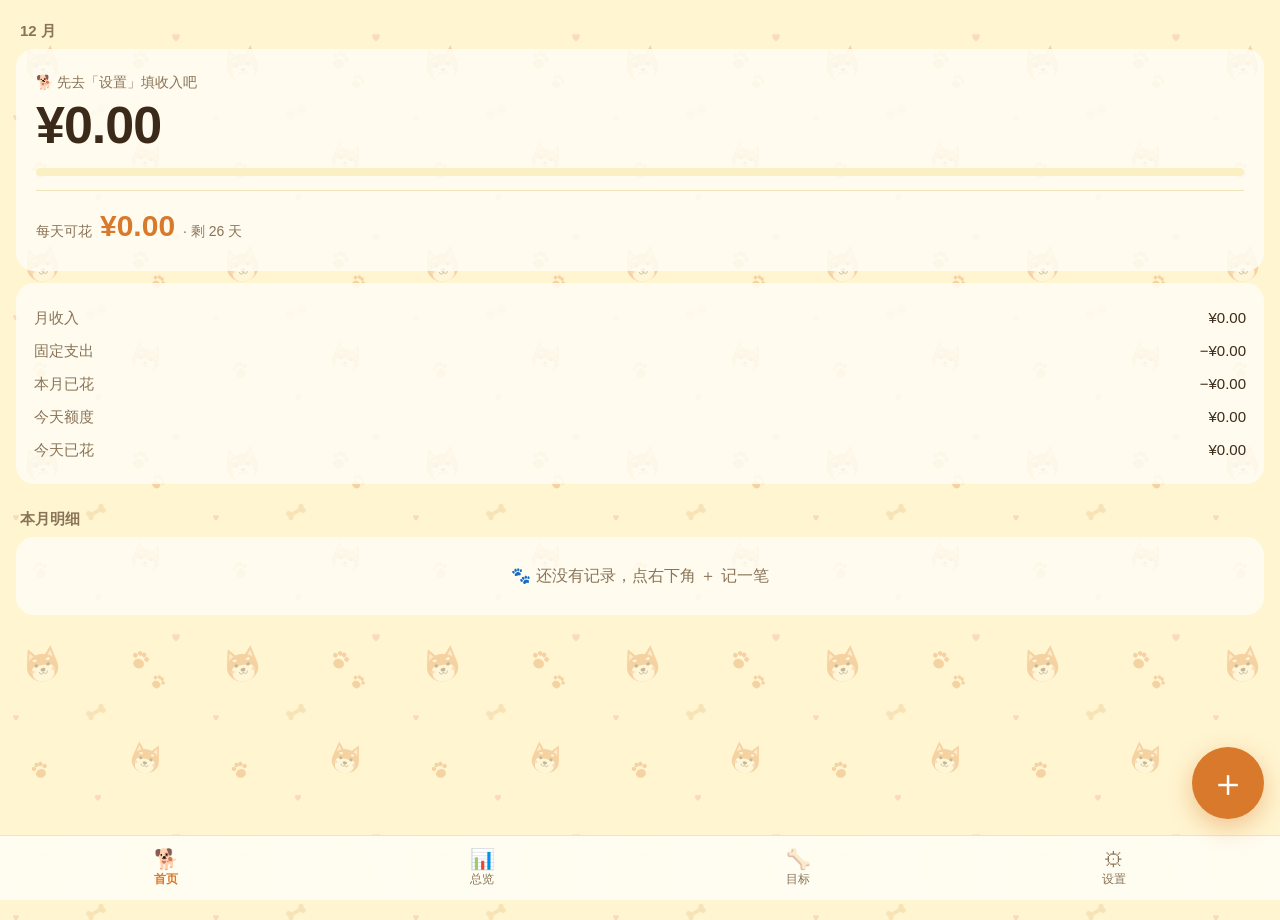
==== cny/index.html @ b8dccb2e "新增人民币版本（/cny/），货币可配置，两个版本数据分开存 Co-Authored-By: Claude Opus 5.5 <noreply@anthropic.com>" ====
<!doctype html>
<html lang="zh-CN">
<head>
<meta charset="utf-8">
<meta name="viewport" content="width=device-width, initial-scale=1, viewport-fit=cover, user-scalable=no">
<title>柴柴账本</title>
<meta name="theme-color" content="#fff5d1">
<meta name="apple-mobile-web-app-capable" content="yes">
<meta name="mobile-web-app-capable" content="yes">
<meta name="apple-mobile-web-app-status-bar-style" content="default">
<meta name="apple-mobile-web-app-title" content="柴柴账本">
<link rel="manifest" href="manifest.webmanifest">
<link rel="apple-touch-icon" href="../icons/icon-180.png">
<link rel="icon" href="../icons/icon-192.png">
<link rel="stylesheet" href="../style.css">
</head>
<body>
<main id="view"></main>

<nav class="tabbar">
  <button data-tab="home" class="active"><span class="ico">🐕</span>首页</button>
  <button data-tab="overview"><span class="ico">📊</span>总览</button>
  <button data-tab="goals"><span class="ico">🦴</span>目标</button>
  <button data-tab="settings"><span class="ico">⚙</span>设置</button>
</nav>
<button id="fab" aria-label="记一笔">＋</button>

<!-- 记一笔 -->
<div class="sheet-bg" id="addSheet" hidden>
  <div class="sheet">
    <div class="sheet-head">
      <button class="link" data-close>取消</button>
      <strong>记一笔</strong>
      <input type="date" id="addDate" class="date-input">
    </div>
    <div class="amount-display" id="addAmount">¥0</div>
    <div class="add-warn" id="addWarn" hidden></div>
    <input id="addNote" class="note" placeholder="备注（可选）" maxlength="40">
    <div class="cats" id="catGrid"></div>
    <div class="keypad" id="keypad"></div>
  </div>
</div>

<!-- 通用输入弹窗 -->
<div class="sheet-bg" id="formSheet" hidden>
  <div class="sheet">
    <div class="sheet-head">
      <button class="link" data-close>取消</button>
      <strong id="formTitle"></strong>
      <button class="link strong" id="formSave">保存</button>
    </div>
    <form id="formBody" class="form"></form>
  </div>
</div>

<div id="toast" hidden></div>
<script>window.CURRENCY = 'CNY'; window.SW_PATH = '../sw.js';</script>
<script src="../app.js"></script>
</body>
</html>
---- style.css ----
:root {
  --bg: #fff5d1;
  --card: #fffdf4;
  --text: #3b2a1a;
  --muted: #8a7458;
  --line: #f1e4bb;
  --brand: #d9792b;
  --brand-soft: #fde6c8;
  --danger: #c0392b;
  --danger-soft: #fbe0da;
  --key: #fbefc4;
  --radius: 18px;
}
@media (prefers-color-scheme: dark) {
  :root {
    --bg: #1d1710;
    --card: #2a2118;
    --text: #f7ead0;
    --muted: #b39d7c;
    --line: #3a2e21;
    --brand: #f0a04b;
    --brand-soft: #4a321a;
    --danger: #f08070;
    --danger-soft: #45231e;
    --key: #352a1e;
  }
}
* { box-sizing: border-box; -webkit-tap-highlight-color: transparent; }
html, body { margin: 0; background: var(--bg); color: var(--text); }
body {
  font: 16px/1.4 -apple-system, BlinkMacSystemFont, "PingFang SC", "Helvetica Neue", sans-serif;
  padding: env(safe-area-inset-top) 16px calc(170px + env(safe-area-inset-bottom));
  min-height: 100vh;
  -webkit-user-select: none; user-select: none;
}
input, button, select { font: inherit; color: inherit; }
button { cursor: pointer; border: 0; background: none; }
.num { font-variant-numeric: tabular-nums; }

h1 { font-size: 15px; font-weight: 600; color: var(--muted); margin: 20px 4px 8px; }
h2 { font-size: 15px; font-weight: 600; color: var(--muted); margin: 24px 4px 8px; }

.card { background: var(--card); border-radius: var(--radius); padding: 18px; margin-bottom: 12px; }

/* 首页大数字 */
.hero { padding: 24px 20px; }
.hero .label { color: var(--muted); font-size: 14px; }
.hero .big { font-size: 52px; font-weight: 700; letter-spacing: -1px; line-height: 1.1; margin: 4px 0 2px; }
.hero .big.neg { color: var(--danger); }
.hero .daily { display: flex; align-items: baseline; gap: 8px; margin-top: 14px; padding-top: 14px; border-top: 1px solid var(--line); }
.hero .daily b { font-size: 30px; font-weight: 700; color: var(--brand); }
.hero .daily b.neg { color: var(--danger); }
.bar { height: 8px; background: var(--key); border-radius: 99px; overflow: hidden; margin-top: 14px; }
.bar > i { display: block; height: 100%; background: var(--brand); border-radius: 99px; transition: width .3s; }
.bar.over > i { background: var(--danger); }

.rows .row { display: flex; justify-content: space-between; padding: 6px 0; color: var(--muted); font-size: 15px; }
.rows .row span:last-child { color: var(--text); }

.list { background: var(--card); border-radius: var(--radius); overflow: hidden; }
.item { display: flex; align-items: center; gap: 12px; padding: 14px 16px; border-bottom: 1px solid var(--line); }
.item:last-child { border-bottom: 0; }
.item .emoji { font-size: 22px; width: 40px; height: 40px; display: grid; place-items: center; background: var(--key); border-radius: 12px; flex: none; }
.item .mid { flex: 1; min-width: 0; }
.item .mid div:first-child { font-weight: 600; }
.item .mid div:last-child { color: var(--muted); font-size: 13px; white-space: nowrap; overflow: hidden; text-overflow: ellipsis; }
.item .amt { font-weight: 600; }
.item .del { color: var(--muted); font-size: 20px; width: 36px; height: 36px; }
.empty { color: var(--muted); text-align: center; padding: 28px 16px; }

/* 目标 */
.goal .top { display: flex; justify-content: space-between; align-items: baseline; }
.goal .name { font-size: 18px; font-weight: 700; }
.goal .pct { color: var(--brand); font-weight: 700; }
.goal .sub { color: var(--muted); font-size: 14px; margin-top: 6px; }
.goal .bar { height: 12px; }
.goal .actions { display: flex; gap: 8px; margin-top: 14px; }

.btn { display: block; width: 100%; min-height: 54px; border-radius: 14px; font-size: 17px; font-weight: 600; background: var(--brand); color: #fff; }
.btn.soft { background: var(--brand-soft); color: var(--brand); }
.btn.ghost { background: var(--key); color: var(--text); }
.btn.danger { background: var(--danger-soft); color: var(--danger); }
.btn + .btn { margin-top: 10px; }
.actions .btn { margin: 0; min-height: 48px; font-size: 16px; }
@media (prefers-color-scheme: dark) { .btn:not(.soft):not(.ghost):not(.danger) { color: #2a1806; } }

/* 设置 */
.set-row { display: flex; justify-content: space-between; align-items: center; min-height: 56px; padding: 0 16px; border-bottom: 1px solid var(--line); width: 100%; text-align: left; }
.set-row:last-child { border-bottom: 0; }
.set-row span:last-child { color: var(--muted); }
.set-row .chev::after { content: " ›"; }
.hint { color: var(--muted); font-size: 13px; margin: 8px 4px 0; }

/* Tab 栏 + 悬浮按钮（在 Tab 栏上方右下角，右手拇指可及） */
.tabbar {
  position: fixed; left: 0; right: 0; bottom: 0; z-index: 10;
  display: flex; padding: 6px 8px calc(6px + env(safe-area-inset-bottom));
  background: color-mix(in srgb, var(--card) 92%, transparent);
  backdrop-filter: blur(16px); -webkit-backdrop-filter: blur(16px);
  border-top: 1px solid var(--line);
}
.tabbar button { flex: 1; display: flex; flex-direction: column; align-items: center; gap: 2px; font-size: 12px; color: var(--muted); min-height: 52px; justify-content: center; }
.tabbar .ico { font-size: 20px; line-height: 1; }
.tabbar button.active { color: var(--brand); font-weight: 600; }
#fab {
  position: fixed; z-index: 11; right: 16px; bottom: calc(81px + env(safe-area-inset-bottom));
  width: 72px; height: 72px; border-radius: 50%;
  background: var(--brand); color: #fff; font-size: 38px; line-height: 1;
  box-shadow: 0 8px 24px rgba(217, 121, 43, .4);
}
@media (prefers-color-scheme: dark) { #fab { color: #2a1806; } }
#fab:active, .btn:active, .key:active, .cat:active { transform: scale(.96); }

/* 底部弹出面板 */
.sheet-bg { position: fixed; inset: 0; z-index: 20; background: rgba(0,0,0,.35); display: flex; align-items: flex-end; }
.sheet-bg[hidden] { display: none; }
.sheet {
  width: 100%; max-height: 94vh; overflow-y: auto;
  background: var(--bg); border-radius: 22px 22px 0 0;
  padding: 12px 16px calc(16px + env(safe-area-inset-bottom));
  animation: up .22s ease-out;
}
@keyframes up { from { transform: translateY(40%); opacity: .5; } }
.sheet-head { display: grid; grid-template-columns: 1fr auto 1fr; align-items: center; min-height: 44px; }
.sheet-head > :first-child { justify-self: start; }
.sheet-head > :last-child { justify-self: end; }
.link { color: var(--brand); font-size: 17px; padding: 8px 4px; }
.link.strong { font-weight: 700; }
.date-input { border: 0; background: var(--key); border-radius: 10px; padding: 6px 8px; font-size: 14px; max-width: 140px; }

.amount-display { font-size: 48px; font-weight: 700; text-align: center; padding: 10px 0 6px; letter-spacing: -1px; }
.note { width: 100%; border: 0; background: var(--card); border-radius: 12px; padding: 12px 14px; font-size: 16px; -webkit-user-select: text; user-select: text; }
.cats { display: grid; grid-template-columns: repeat(4, 1fr); gap: 8px; margin: 12px 0; }
.cat { background: var(--card); border-radius: 14px; min-height: 62px; display: flex; flex-direction: column; align-items: center; justify-content: center; font-size: 13px; gap: 2px; border: 2px solid transparent; }
.cat span { font-size: 22px; }
.cat.sel { border-color: var(--brand); background: var(--brand-soft); color: var(--brand); font-weight: 600; }
.keypad { display: grid; grid-template-columns: repeat(3, 1fr) 1.2fr; gap: 8px; }
.key { min-height: 58px; border-radius: 14px; background: var(--card); font-size: 24px; font-weight: 500; }
.key.ok { grid-column: 4; grid-row: 1 / span 4; background: var(--brand); color: #fff; font-size: 20px; font-weight: 700; }
@media (prefers-color-scheme: dark) { .key.ok { color: #2a1806; } }
.key.ok:disabled { opacity: .4; }

.form label { display: block; margin: 14px 0 0; }
.form label > span { display: block; color: var(--muted); font-size: 14px; margin: 0 4px 6px; }
.form input, .form select { width: 100%; min-height: 52px; border: 0; background: var(--card); border-radius: 12px; padding: 0 14px; font-size: 18px; -webkit-user-select: text; user-select: text; -webkit-appearance: none; appearance: none; }
.seg { display: flex; background: var(--key); border-radius: 12px; padding: 3px; }
.seg button { flex: 1; min-height: 44px; border-radius: 10px; font-size: 16px; color: var(--muted); }
.seg button.on { background: var(--card); color: var(--text); font-weight: 600; box-shadow: 0 1px 3px rgba(0,0,0,.08); }
.form .calc { color: var(--brand); font-size: 14px; margin: 6px 4px 0; min-height: 1em; }
.fixed-line { display: flex; gap: 8px; align-items: center; margin-top: 8px; }
.fixed-line input { min-height: 48px; font-size: 16px; }
.fixed-line .n { flex: 1.3; }
.fixed-line .a { flex: 1; }
.fixed-line select { width: 76px; min-height: 48px; font-size: 15px; padding: 0 8px; }
.fixed-line .x { width: 36px; color: var(--muted); font-size: 20px; flex: none; }

#toast { position: fixed; left: 50%; top: calc(16px + env(safe-area-inset-top)); transform: translateX(-50%); z-index: 30; background: var(--text); color: var(--bg); padding: 10px 18px; border-radius: 99px; font-size: 15px; }

/* 超支提示 */
.warn { color: var(--danger); font-weight: 600; font-size: 15px; }
.warn.card { background: var(--danger-soft); padding: 14px 16px; }
.warn.card.soft { background: var(--brand-soft); color: var(--text); font-weight: 500; }
.rows .warn { padding-bottom: 8px; margin-bottom: 4px; border-bottom: 1px solid var(--line); }
.add-warn { text-align: center; font-size: 14px; border-radius: 12px; padding: 8px 12px; margin: 0 0 10px; }
.add-warn[hidden] { display: none; }
.add-warn.over { background: var(--danger-soft); color: var(--danger); font-weight: 600; }
.add-warn.tight { background: var(--brand-soft); color: var(--text); }
.neg { color: var(--danger) !important; }

/* 总览 */
.ov-seg { margin-bottom: 12px; }
.pager { display: flex; align-items: center; justify-content: space-between; margin-bottom: 12px; }
.pager strong { font-size: 18px; }
.pager button { width: 52px; height: 48px; border-radius: 14px; background: var(--card); font-size: 26px; color: var(--brand); }
.pager button:disabled { opacity: .3; }
.rows .row.total { border-top: 1px solid var(--line); margin-top: 6px; padding-top: 12px; font-weight: 700; color: var(--text); font-size: 17px; }
.rows .muted-note { font-size: 13px; padding-top: 0; }
.cat-row small { color: var(--muted); font-weight: 400; margin-left: 4px; }
.bar.thin { height: 6px; margin-top: 6px; }

.chart { position: relative; display: flex; align-items: flex-end; gap: 4px; height: 160px; padding-bottom: 20px; }
.chart .col { flex: 1; height: 100%; display: flex; flex-direction: column; justify-content: flex-end; align-items: stretch; position: relative; padding: 0; }
.chart .col i { display: block; background: var(--brand); border-radius: 4px 4px 0 0; min-height: 2px; }
.chart .col.over i { background: var(--danger); }
.chart .col.off i { background: var(--line); }
.chart .col span { position: absolute; bottom: -20px; left: 0; right: 0; text-align: center; font-size: 11px; color: var(--muted); }
.chart .budget-line { position: absolute; left: 0; right: 0; bottom: calc(20px + (100% - 20px) * var(--b)); border-top: 2px dashed var(--muted); opacity: .7; pointer-events: none; z-index: 1; }
.legend { display: flex; gap: 16px; flex-wrap: wrap; font-size: 12px; color: var(--muted); margin-top: 10px; }
.legend .sw { display: inline-block; width: 10px; height: 10px; border-radius: 2px; background: var(--brand); margin-right: 4px; vertical-align: -1px; }
.legend .sw.dash { background: none; border-top: 2px dashed var(--muted); height: 0; width: 14px; border-radius: 0; vertical-align: 3px; }

/* 背景：小柴犬、爪印、骨头、爱心平铺图案（淡淡的，不影响阅读） */
:root { --pattern: url("data:image/svg+xml,%3Csvg xmlns=%22http://www.w3.org/2000/svg%22 width=%22200%22 height=%22200%22%3E%3Cg opacity=%220.3%22%3E%3Cg transform=%22translate(42 44) rotate(-10) scale(46) translate(-.5 -.5)%22%3E %3Cpath d=%22M.17 .5L.25 .13L.45 .36ZM.83 .5L.75 .13L.55 .36Z%22 fill=%22%23de8034%22/%3E %3Cpath d=%22M.23 .43L.27 .22L.39 .37ZM.77 .43L.73 .22L.61 .37Z%22 fill=%22%23ffd6b4%22/%3E %3Cellipse cx=%22.5%22 cy=%22.58%22 rx=%22.34%22 ry=%22.3%22 fill=%22%23de8034%22/%3E %3Cellipse cx=%22.5%22 cy=%22.7%22 rx=%22.24%22 ry=%22.18%22 fill=%22%23fff6e4%22/%3E %3Cellipse cx=%22.36%22 cy=%22.62%22 rx=%22.1%22 ry=%22.09%22 fill=%22%23fff6e4%22/%3E%3Cellipse cx=%22.64%22 cy=%22.62%22 rx=%22.1%22 ry=%22.09%22 fill=%22%23fff6e4%22/%3E %3Cellipse cx=%22.355%22 cy=%22.405%22 rx=%22.045%22 ry=%22.025%22 fill=%22%23fff6e4%22/%3E%3Cellipse cx=%22.645%22 cy=%22.405%22 rx=%22.045%22 ry=%22.025%22 fill=%22%23fff6e4%22/%3E %3Ccircle cx=%22.37%22 cy=%22.52%22 r=%22.038%22 fill=%22%233b2a1a%22/%3E%3Ccircle cx=%22.63%22 cy=%22.52%22 r=%22.038%22 fill=%22%233b2a1a%22/%3E %3Cellipse cx=%22.5%22 cy=%22.625%22 rx=%22.055%22 ry=%22.038%22 fill=%22%233b2a1a%22/%3E %3Cellipse cx=%22.27%22 cy=%22.64%22 rx=%22.045%22 ry=%22.028%22 fill=%22%23f0968c%22/%3E%3Cellipse cx=%22.73%22 cy=%22.64%22 rx=%22.045%22 ry=%22.028%22 fill=%22%23f0968c%22/%3E %3Cpath d=%22M.41 .67A.045 .045 0 0 0 .5 .67A.045 .045 0 0 0 .59 .67%22 fill=%22none%22 stroke=%22%233b2a1a%22 stroke-width=%22.016%22 stroke-linecap=%22round%22/%3E %3C/g%3E%3Cg transform=%22translate(146 138) rotate(12) scale(40) translate(-.5 -.5)%22%3E %3Cpath d=%22M.17 .5L.25 .13L.45 .36ZM.83 .5L.75 .13L.55 .36Z%22 fill=%22%23de8034%22/%3E %3Cpath d=%22M.23 .43L.27 .22L.39 .37ZM.77 .43L.73 .22L.61 .37Z%22 fill=%22%23ffd6b4%22/%3E %3Cellipse cx=%22.5%22 cy=%22.58%22 rx=%22.34%22 ry=%22.3%22 fill=%22%23de8034%22/%3E %3Cellipse cx=%22.5%22 cy=%22.7%22 rx=%22.24%22 ry=%22.18%22 fill=%22%23fff6e4%22/%3E %3Cellipse cx=%22.36%22 cy=%22.62%22 rx=%22.1%22 ry=%22.09%22 fill=%22%23fff6e4%22/%3E%3Cellipse cx=%22.64%22 cy=%22.62%22 rx=%22.1%22 ry=%22.09%22 fill=%22%23fff6e4%22/%3E %3Cellipse cx=%22.355%22 cy=%22.405%22 rx=%22.045%22 ry=%22.025%22 fill=%22%23fff6e4%22/%3E%3Cellipse cx=%22.645%22 cy=%22.405%22 rx=%22.045%22 ry=%22.025%22 fill=%22%23fff6e4%22/%3E %3Ccircle cx=%22.37%22 cy=%22.52%22 r=%22.038%22 fill=%22%233b2a1a%22/%3E%3Ccircle cx=%22.63%22 cy=%22.52%22 r=%22.038%22 fill=%22%233b2a1a%22/%3E %3Cellipse cx=%22.5%22 cy=%22.625%22 rx=%22.055%22 ry=%22.038%22 fill=%22%233b2a1a%22/%3E %3Cellipse cx=%22.27%22 cy=%22.64%22 rx=%22.045%22 ry=%22.028%22 fill=%22%23f0968c%22/%3E%3Cellipse cx=%22.73%22 cy=%22.64%22 rx=%22.045%22 ry=%22.028%22 fill=%22%23f0968c%22/%3E %3Cpath d=%22M.41 .67A.045 .045 0 0 0 .5 .67A.045 .045 0 0 0 .59 .67%22 fill=%22none%22 stroke=%22%233b2a1a%22 stroke-width=%22.016%22 stroke-linecap=%22round%22/%3E %3C/g%3E%3Cg transform=%22translate(140 40) rotate(20) scale(1.3)%22 fill=%22%23de8034%22%3E %3Cellipse cx=%220%22 cy=%223%22 rx=%224.2%22 ry=%223.6%22/%3E%3Ccircle cx=%22-4.6%22 cy=%22-2.2%22 r=%221.8%22/%3E%3Ccircle cx=%22-1.6%22 cy=%22-4.8%22 r=%221.8%22/%3E%3Ccircle cx=%221.6%22 cy=%22-4.8%22 r=%221.8%22/%3E%3Ccircle cx=%224.6%22 cy=%22-2.2%22 r=%221.8%22/%3E%3C/g%3E%3Cg transform=%22translate(158 62) rotate(35) scale(1.0)%22 fill=%22%23de8034%22%3E %3Cellipse cx=%220%22 cy=%223%22 rx=%224.2%22 ry=%223.6%22/%3E%3Ccircle cx=%22-4.6%22 cy=%22-2.2%22 r=%221.8%22/%3E%3Ccircle cx=%22-1.6%22 cy=%22-4.8%22 r=%221.8%22/%3E%3Ccircle cx=%221.6%22 cy=%22-4.8%22 r=%221.8%22/%3E%3Ccircle cx=%224.6%22 cy=%22-2.2%22 r=%221.8%22/%3E%3C/g%3E%3Cg transform=%22translate(40 150) rotate(-15) scale(1.2)%22 fill=%22%23de8034%22%3E %3Cellipse cx=%220%22 cy=%223%22 rx=%224.2%22 ry=%223.6%22/%3E%3Ccircle cx=%22-4.6%22 cy=%22-2.2%22 r=%221.8%22/%3E%3Ccircle cx=%22-1.6%22 cy=%22-4.8%22 r=%221.8%22/%3E%3Ccircle cx=%221.6%22 cy=%22-4.8%22 r=%221.8%22/%3E%3Ccircle cx=%224.6%22 cy=%22-2.2%22 r=%221.8%22/%3E%3C/g%3E%3Cg transform=%22translate(96 92) rotate(-30)%22 fill=%22%23e8b878%22%3E %3Crect x=%22-7%22 y=%22-2%22 width=%2214%22 height=%224%22 rx=%222%22/%3E%3Ccircle cx=%22-7%22 cy=%22-2.2%22 r=%222.6%22/%3E%3Ccircle cx=%22-7%22 cy=%222.2%22 r=%222.6%22/%3E%3Ccircle cx=%227%22 cy=%22-2.2%22 r=%222.6%22/%3E%3Ccircle cx=%227%22 cy=%222.2%22 r=%222.6%22/%3E%3C/g%3E%3Cpath transform=%22translate(176 18) scale(1.2)%22 d=%22M0 3C-5-1-3-5 0-2.5C3-5 5-1 0 3Z%22 fill=%22%23f0968c%22/%3E%3Cpath transform=%22translate(98 178) scale(1.0)%22 d=%22M0 3C-5-1-3-5 0-2.5C3-5 5-1 0 3Z%22 fill=%22%23f0968c%22/%3E%3Cpath transform=%22translate(16 98) scale(0.9)%22 d=%22M0 3C-5-1-3-5 0-2.5C3-5 5-1 0 3Z%22 fill=%22%23f0968c%22/%3E%3C/g%3E%3C/svg%3E"); }
@media (prefers-color-scheme: dark) { :root { --pattern: url("data:image/svg+xml,%3Csvg xmlns=%22http://www.w3.org/2000/svg%22 width=%22200%22 height=%22200%22%3E%3Cg opacity=%220.15%22%3E%3Cg transform=%22translate(42 44) rotate(-10) scale(46) translate(-.5 -.5)%22%3E %3Cpath d=%22M.17 .5L.25 .13L.45 .36ZM.83 .5L.75 .13L.55 .36Z%22 fill=%22%23de8034%22/%3E %3Cpath d=%22M.23 .43L.27 .22L.39 .37ZM.77 .43L.73 .22L.61 .37Z%22 fill=%22%23ffd6b4%22/%3E %3Cellipse cx=%22.5%22 cy=%22.58%22 rx=%22.34%22 ry=%22.3%22 fill=%22%23de8034%22/%3E %3Cellipse cx=%22.5%22 cy=%22.7%22 rx=%22.24%22 ry=%22.18%22 fill=%22%23fff6e4%22/%3E %3Cellipse cx=%22.36%22 cy=%22.62%22 rx=%22.1%22 ry=%22.09%22 fill=%22%23fff6e4%22/%3E%3Cellipse cx=%22.64%22 cy=%22.62%22 rx=%22.1%22 ry=%22.09%22 fill=%22%23fff6e4%22/%3E %3Cellipse cx=%22.355%22 cy=%22.405%22 rx=%22.045%22 ry=%22.025%22 fill=%22%23fff6e4%22/%3E%3Cellipse cx=%22.645%22 cy=%22.405%22 rx=%22.045%22 ry=%22.025%22 fill=%22%23fff6e4%22/%3E %3Ccircle cx=%22.37%22 cy=%22.52%22 r=%22.038%22 fill=%22%233b2a1a%22/%3E%3Ccircle cx=%22.63%22 cy=%22.52%22 r=%22.038%22 fill=%22%233b2a1a%22/%3E %3Cellipse cx=%22.5%22 cy=%22.625%22 rx=%22.055%22 ry=%22.038%22 fill=%22%233b2a1a%22/%3E %3Cellipse cx=%22.27%22 cy=%22.64%22 rx=%22.045%22 ry=%22.028%22 fill=%22%23f0968c%22/%3E%3Cellipse cx=%22.73%22 cy=%22.64%22 rx=%22.045%22 ry=%22.028%22 fill=%22%23f0968c%22/%3E %3Cpath d=%22M.41 .67A.045 .045 0 0 0 .5 .67A.045 .045 0 0 0 .59 .67%22 fill=%22none%22 stroke=%22%233b2a1a%22 stroke-width=%22.016%22 stroke-linecap=%22round%22/%3E %3C/g%3E%3Cg transform=%22translate(146 138) rotate(12) scale(40) translate(-.5 -.5)%22%3E %3Cpath d=%22M.17 .5L.25 .13L.45 .36ZM.83 .5L.75 .13L.55 .36Z%22 fill=%22%23de8034%22/%3E %3Cpath d=%22M.23 .43L.27 .22L.39 .37ZM.77 .43L.73 .22L.61 .37Z%22 fill=%22%23ffd6b4%22/%3E %3Cellipse cx=%22.5%22 cy=%22.58%22 rx=%22.34%22 ry=%22.3%22 fill=%22%23de8034%22/%3E %3Cellipse cx=%22.5%22 cy=%22.7%22 rx=%22.24%22 ry=%22.18%22 fill=%22%23fff6e4%22/%3E %3Cellipse cx=%22.36%22 cy=%22.62%22 rx=%22.1%22 ry=%22.09%22 fill=%22%23fff6e4%22/%3E%3Cellipse cx=%22.64%22 cy=%22.62%22 rx=%22.1%22 ry=%22.09%22 fill=%22%23fff6e4%22/%3E %3Cellipse cx=%22.355%22 cy=%22.405%22 rx=%22.045%22 ry=%22.025%22 fill=%22%23fff6e4%22/%3E%3Cellipse cx=%22.645%22 cy=%22.405%22 rx=%22.045%22 ry=%22.025%22 fill=%22%23fff6e4%22/%3E %3Ccircle cx=%22.37%22 cy=%22.52%22 r=%22.038%22 fill=%22%233b2a1a%22/%3E%3Ccircle cx=%22.63%22 cy=%22.52%22 r=%22.038%22 fill=%22%233b2a1a%22/%3E %3Cellipse cx=%22.5%22 cy=%22.625%22 rx=%22.055%22 ry=%22.038%22 fill=%22%233b2a1a%22/%3E %3Cellipse cx=%22.27%22 cy=%22.64%22 rx=%22.045%22 ry=%22.028%22 fill=%22%23f0968c%22/%3E%3Cellipse cx=%22.73%22 cy=%22.64%22 rx=%22.045%22 ry=%22.028%22 fill=%22%23f0968c%22/%3E %3Cpath d=%22M.41 .67A.045 .045 0 0 0 .5 .67A.045 .045 0 0 0 .59 .67%22 fill=%22none%22 stroke=%22%233b2a1a%22 stroke-width=%22.016%22 stroke-linecap=%22round%22/%3E %3C/g%3E%3Cg transform=%22translate(140 40) rotate(20) scale(1.3)%22 fill=%22%23de8034%22%3E %3Cellipse cx=%220%22 cy=%223%22 rx=%224.2%22 ry=%223.6%22/%3E%3Ccircle cx=%22-4.6%22 cy=%22-2.2%22 r=%221.8%22/%3E%3Ccircle cx=%22-1.6%22 cy=%22-4.8%22 r=%221.8%22/%3E%3Ccircle cx=%221.6%22 cy=%22-4.8%22 r=%221.8%22/%3E%3Ccircle cx=%224.6%22 cy=%22-2.2%22 r=%221.8%22/%3E%3C/g%3E%3Cg transform=%22translate(158 62) rotate(35) scale(1.0)%22 fill=%22%23de8034%22%3E %3Cellipse cx=%220%22 cy=%223%22 rx=%224.2%22 ry=%223.6%22/%3E%3Ccircle cx=%22-4.6%22 cy=%22-2.2%22 r=%221.8%22/%3E%3Ccircle cx=%22-1.6%22 cy=%22-4.8%22 r=%221.8%22/%3E%3Ccircle cx=%221.6%22 cy=%22-4.8%22 r=%221.8%22/%3E%3Ccircle cx=%224.6%22 cy=%22-2.2%22 r=%221.8%22/%3E%3C/g%3E%3Cg transform=%22translate(40 150) rotate(-15) scale(1.2)%22 fill=%22%23de8034%22%3E %3Cellipse cx=%220%22 cy=%223%22 rx=%224.2%22 ry=%223.6%22/%3E%3Ccircle cx=%22-4.6%22 cy=%22-2.2%22 r=%221.8%22/%3E%3Ccircle cx=%22-1.6%22 cy=%22-4.8%22 r=%221.8%22/%3E%3Ccircle cx=%221.6%22 cy=%22-4.8%22 r=%221.8%22/%3E%3Ccircle cx=%224.6%22 cy=%22-2.2%22 r=%221.8%22/%3E%3C/g%3E%3Cg transform=%22translate(96 92) rotate(-30)%22 fill=%22%23e8b878%22%3E %3Crect x=%22-7%22 y=%22-2%22 width=%2214%22 height=%224%22 rx=%222%22/%3E%3Ccircle cx=%22-7%22 cy=%22-2.2%22 r=%222.6%22/%3E%3Ccircle cx=%22-7%22 cy=%222.2%22 r=%222.6%22/%3E%3Ccircle cx=%227%22 cy=%22-2.2%22 r=%222.6%22/%3E%3Ccircle cx=%227%22 cy=%222.2%22 r=%222.6%22/%3E%3C/g%3E%3Cpath transform=%22translate(176 18) scale(1.2)%22 d=%22M0 3C-5-1-3-5 0-2.5C3-5 5-1 0 3Z%22 fill=%22%23f0968c%22/%3E%3Cpath transform=%22translate(98 178) scale(1.0)%22 d=%22M0 3C-5-1-3-5 0-2.5C3-5 5-1 0 3Z%22 fill=%22%23f0968c%22/%3E%3Cpath transform=%22translate(16 98) scale(0.9)%22 d=%22M0 3C-5-1-3-5 0-2.5C3-5 5-1 0 3Z%22 fill=%22%23f0968c%22/%3E%3C/g%3E%3C/svg%3E"); } }
body { background-image: var(--pattern); background-size: 200px 200px; }
/* 卡片微透，让背景小柴犬隐约透出来 */
.card, .list { background: color-mix(in srgb, var(--card) 86%, transparent); }
.warn.card { background: var(--danger-soft); }
.warn.card.soft { background: var(--brand-soft); }
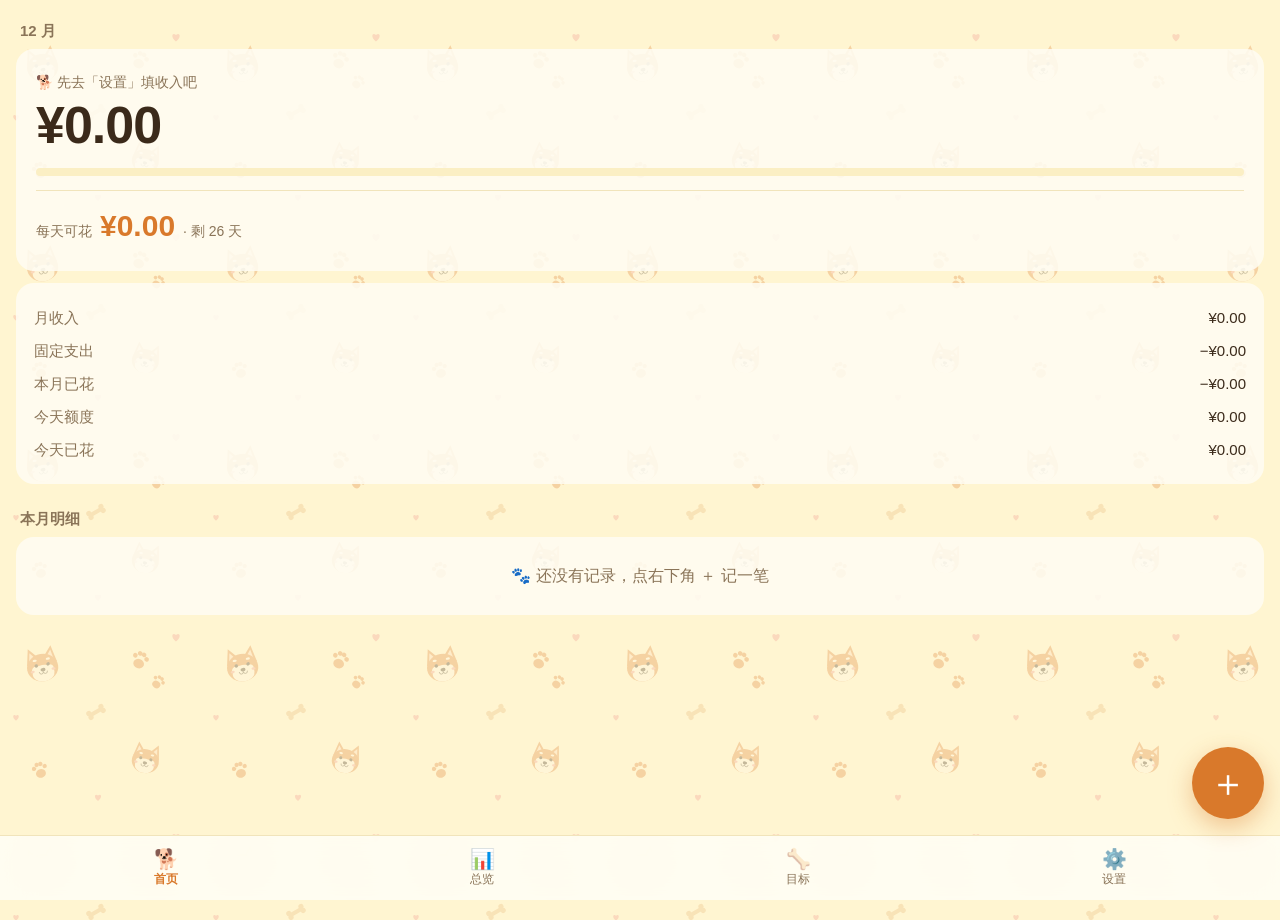
==== commit b5e9b8b6: "每周不固定收入、小金猪、按周扣固定支出、共省下、应用内确认框 - 收入可选「每周不固定」：按实际到账记录收入，不做预估；固定支出每周一扣一周 - 小金猪（总积蓄）：已有积蓄不算进任何月；目标和小金猪之" ====
--- a/cny/index.html
+++ b/cny/index.html
@@ -4,7 +4,8 @@
 <meta charset="utf-8">
 <meta name="viewport" content="width=device-width, initial-scale=1, viewport-fit=cover, user-scalable=no">
 <title>柴柴账本</title>
-<meta name="theme-color" content="#fff5d1">
+<meta name="theme-color" content="#fff5d1" media="(prefers-color-scheme: light)">
+<meta name="theme-color" content="#1d1710" media="(prefers-color-scheme: dark)">
 <meta name="apple-mobile-web-app-capable" content="yes">
 <meta name="mobile-web-app-capable" content="yes">
 <meta name="apple-mobile-web-app-status-bar-style" content="default">
@@ -21,7 +22,7 @@
   <button data-tab="home" class="active"><span class="ico">🐕</span>首页</button>
   <button data-tab="overview"><span class="ico">📊</span>总览</button>
   <button data-tab="goals"><span class="ico">🦴</span>目标</button>
-  <button data-tab="settings"><span class="ico">⚙</span>设置</button>
+  <button data-tab="settings"><span class="ico">⚙️</span>设置</button>
 </nav>
 <button id="fab" aria-label="记一笔">＋</button>
 
@@ -32,6 +33,10 @@
       <button class="link" data-close>取消</button>
       <strong>记一笔</strong>
       <input type="date" id="addDate" class="date-input">
+    </div>
+    <div class="seg kind-seg" id="kindSeg" hidden>
+      <button data-kind="exp" class="on">支出</button>
+      <button data-kind="inc">收入</button>
     </div>
     <div class="amount-display" id="addAmount">¥0</div>
     <div class="add-warn" id="addWarn" hidden></div>
@@ -53,6 +58,15 @@
   </div>
 </div>
 
+<!-- 确认框 -->
+<div class="sheet-bg confirm-bg" id="confirmSheet" hidden>
+  <div class="sheet confirm">
+    <p id="confirmMsg"></p>
+    <button class="btn" id="confirmOk">确定</button>
+    <button class="btn ghost" id="confirmCancel">取消</button>
+  </div>
+</div>
+
 <div id="toast" hidden></div>
 <script>window.CURRENCY = 'CNY'; window.SW_PATH = '../sw.js';</script>
 <script src="../app.js"></script>
--- a/style.css
+++ b/style.css
@@ -74,7 +74,7 @@
 .goal .pct { color: var(--brand); font-weight: 700; }
 .goal .sub { color: var(--muted); font-size: 14px; margin-top: 6px; }
 .goal .bar { height: 12px; }
-.goal .actions { display: flex; gap: 8px; margin-top: 14px; }
+.goal .actions, .piggy .actions { display: flex; gap: 8px; margin-top: 14px; }
 
 .btn { display: block; width: 100%; min-height: 54px; border-radius: 14px; font-size: 17px; font-weight: 600; background: var(--brand); color: #fff; }
 .btn.soft { background: var(--brand-soft); color: var(--brand); }
@@ -197,3 +197,39 @@
 .card, .list { background: color-mix(in srgb, var(--card) 86%, transparent); }
 .warn.card { background: var(--danger-soft); }
 .warn.card.soft { background: var(--brand-soft); }
+
+/* 收入 */
+.plus { color: var(--brand) !important; }
+.kind-seg { margin: 4px 0 0; }
+.kind-seg[hidden], .cats[hidden], [data-fixed][hidden], [data-weekly][hidden] { display: none; }
+
+/* 小金猪 */
+.piggy { background: linear-gradient(135deg, #ffe08a, #ffc857) !important; color: #4a3208; }
+.piggy .label, .piggy .sub { color: #7a5a1c; }
+.pig-top { display: flex; align-items: center; gap: 14px; }
+.pig-face { font-size: 44px; width: 68px; height: 68px; display: grid; place-items: center; background: rgba(255,255,255,.55); border-radius: 50%; flex: none; }
+.pig-amt { font-size: 34px; font-weight: 700; letter-spacing: -.5px; }
+.piggy .sub { margin-top: 10px; font-size: 14px; }
+.piggy .btn { background: #4a3208; color: #ffe08a; }
+.piggy .btn.soft { background: rgba(255,255,255,.6); color: #4a3208; }
+.btn:disabled { opacity: .4; }
+.pig-btn { margin-top: 8px !important; min-height: 46px; font-size: 15px; background: #ffe7a3; color: #6b4a0c; }
+@media (prefers-color-scheme: dark) {
+  .piggy { background: linear-gradient(135deg, #5a4413, #3f2f0c) !important; color: #ffe08a; }
+  .piggy .label, .piggy .sub { color: #e8c97a; }
+  .piggy .btn { background: #ffc857; color: #2a1806; }
+  .piggy .btn.soft { background: rgba(255,255,255,.12); color: #ffe08a; }
+  .pig-btn { background: #4a3a14; color: #ffe08a; }
+}
+/* 共省下 */
+.kept { margin-top: 12px; padding: 12px 14px; border-radius: 14px; background: #fff1c2; }
+.kept > div { display: flex; justify-content: space-between; align-items: baseline; font-weight: 700; }
+.kept b { font-size: 20px; color: var(--brand); }
+.kept small { display: block; color: var(--muted); font-size: 12px; margin-top: 2px; }
+.kept.neg-bg { background: var(--danger-soft); }
+.kept.neg-bg b { color: var(--danger); }
+@media (prefers-color-scheme: dark) { .kept { background: #3a2d12; } }
+
+/* 确认框：盖在其他弹层之上 */
+.confirm-bg { z-index: 40; }
+.confirm p { font-size: 17px; line-height: 1.5; text-align: center; margin: 12px 8px 18px; font-weight: 500; -webkit-user-select: text; user-select: text; }
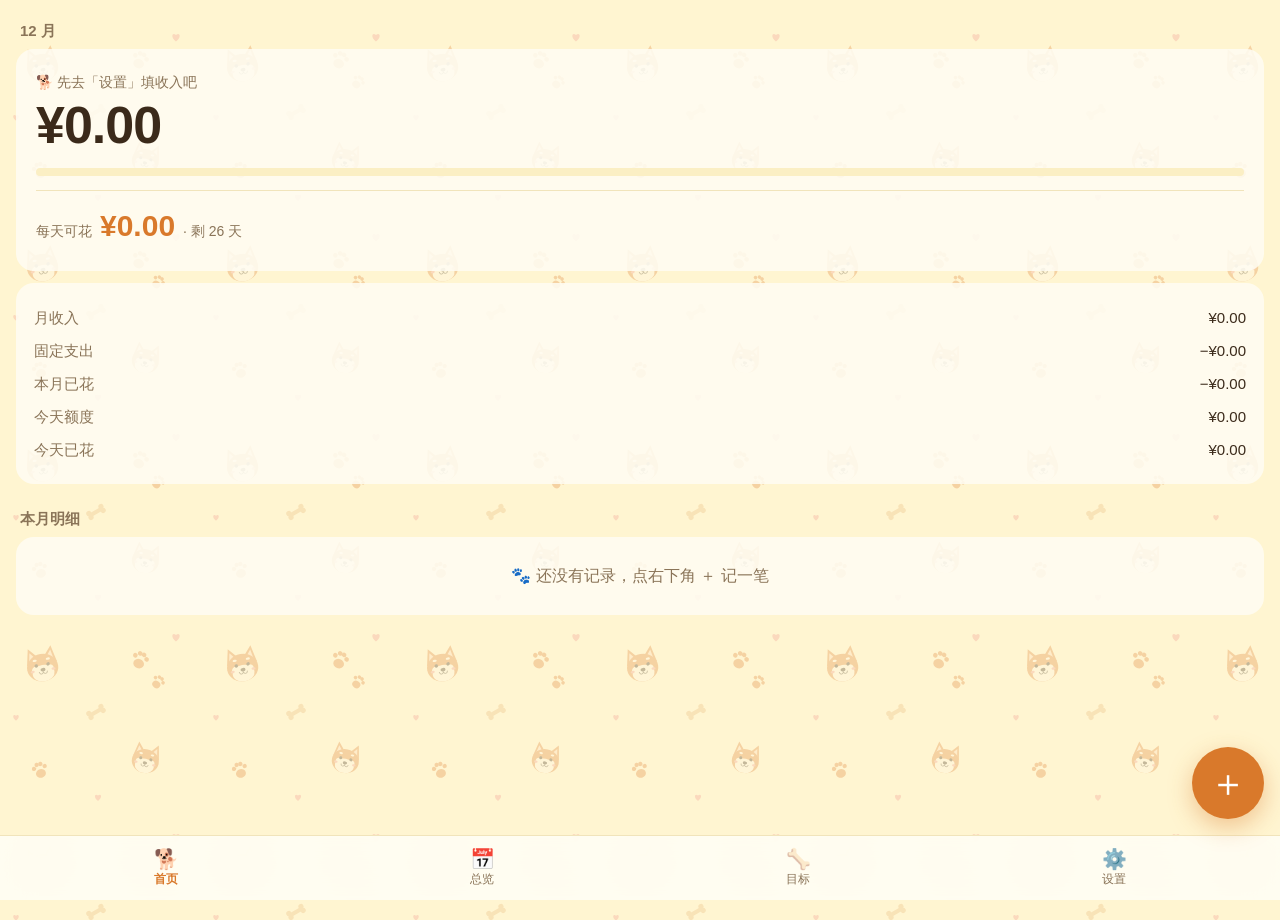
==== commit 6569eaf8: "目标截止日期：必须完成/不着急、温和提示；总览图标换成日历；加号只在首页显示 Co-Authored-By: Claude Opus 5.5 <noreply@anthropic.com>" ====
--- a/cny/index.html
+++ b/cny/index.html
@@ -20,7 +20,7 @@
 
 <nav class="tabbar">
   <button data-tab="home" class="active"><span class="ico">🐕</span>首页</button>
-  <button data-tab="overview"><span class="ico">📊</span>总览</button>
+  <button data-tab="overview"><span class="ico">📅</span>总览</button>
   <button data-tab="goals"><span class="ico">🦴</span>目标</button>
   <button data-tab="settings"><span class="ico">⚙️</span>设置</button>
 </nav>
--- a/style.css
+++ b/style.css
@@ -129,8 +129,8 @@
 .date-input { border: 0; background: var(--key); border-radius: 10px; padding: 6px 8px; font-size: 14px; max-width: 140px; }
 
 .amount-display { font-size: 48px; font-weight: 700; text-align: center; padding: 10px 0 6px; letter-spacing: -1px; }
-.note { width: 100%; border: 0; background: var(--card); border-radius: 12px; padding: 12px 14px; font-size: 16px; -webkit-user-select: text; user-select: text; }
-.cats { display: grid; grid-template-columns: repeat(4, 1fr); gap: 8px; margin: 12px 0; }
+.note { display: block; width: 100%; margin-bottom: 12px; border: 0; background: var(--card); border-radius: 12px; padding: 12px 14px; font-size: 16px; -webkit-user-select: text; user-select: text; }
+.cats { display: grid; grid-template-columns: repeat(4, 1fr); gap: 8px; margin: 0 0 12px; }
 .cat { background: var(--card); border-radius: 14px; min-height: 62px; display: flex; flex-direction: column; align-items: center; justify-content: center; font-size: 13px; gap: 2px; border: 2px solid transparent; }
 .cat span { font-size: 22px; }
 .cat.sel { border-color: var(--brand); background: var(--brand-soft); color: var(--brand); font-weight: 600; }
@@ -233,3 +233,9 @@
 /* 确认框：盖在其他弹层之上 */
 .confirm-bg { z-index: 40; }
 .confirm p { font-size: 17px; line-height: 1.5; text-align: center; margin: 12px 8px 18px; font-weight: 500; -webkit-user-select: text; user-select: text; }
+
+/* 目标截止日期 */
+.goal .due { margin-top: 8px; font-size: 14px; color: var(--muted); }
+.goal .due.soon { color: var(--brand); font-weight: 600; }
+.goal .due.ok { color: var(--brand); }
+.form input[type=date] { font-size: 17px; }
